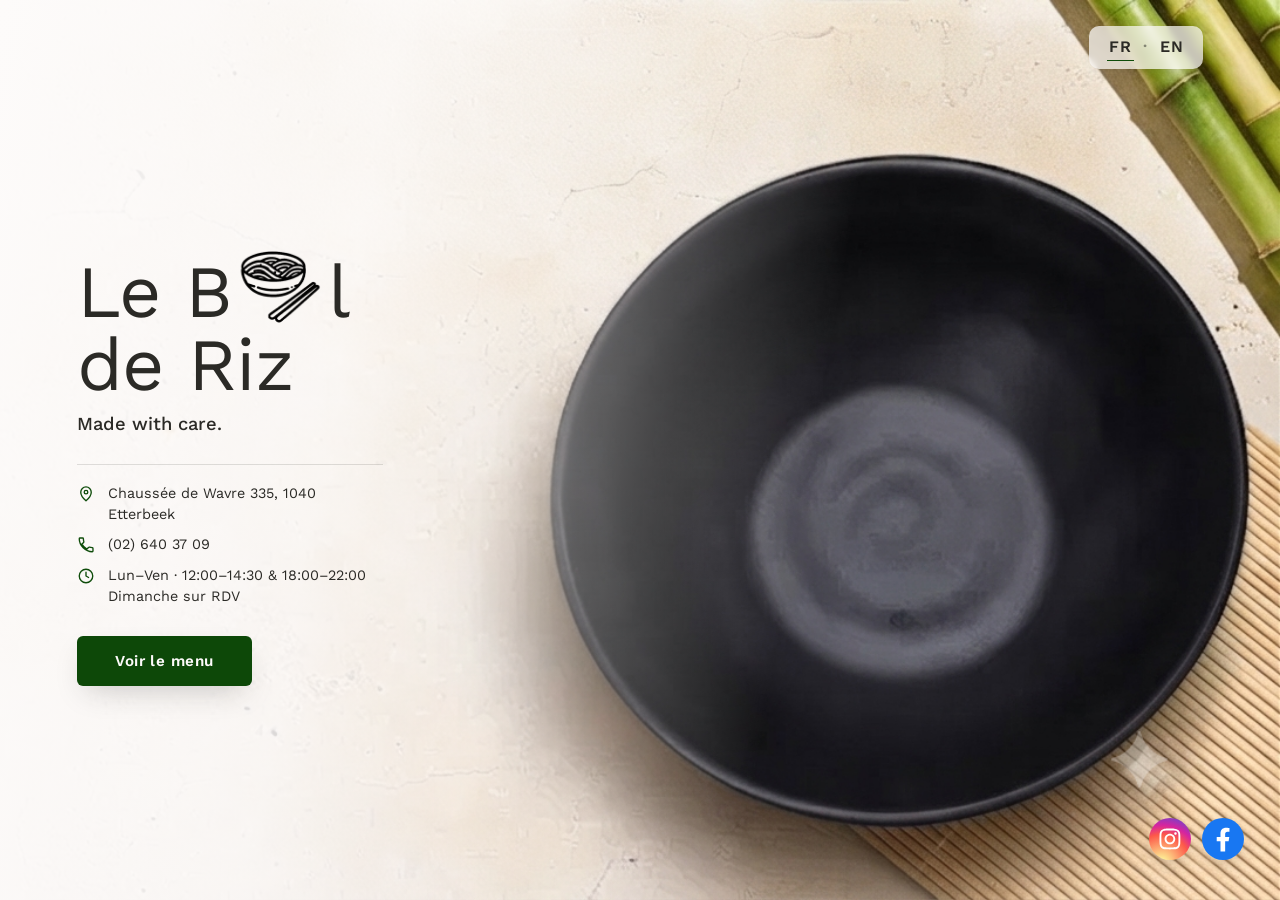
==== index.html @ 1577a44d "Vertaalfunctie en logo-o groter" ====
<!DOCTYPE html>
<html lang="fr">
<head>
<meta charset="UTF-8">
<meta name="viewport" content="width=device-width, initial-scale=1.0, maximum-scale=1.0, user-scalable=no">
<title>Le Bol de Riz — Cuisine vietnamienne &amp; chinoise, Bruxelles</title>
<link rel="preconnect" href="https://fonts.googleapis.com">
<link rel="preconnect" href="https://fonts.gstatic.com" crossorigin>
<link href="https://fonts.googleapis.com/css2?family=Fraunces:opsz,wght@9..144,300;9..144,500;9..144,600&family=Work+Sans:wght@300;400;500;600;700&display=swap" rel="stylesheet">
<style>
  :root{
    --cream: #FDFBFA;
    --cream-soft: rgba(253,251,250,0.86);
    --charcoal: #2B2A26;
    --bamboo: #156b0e;
    --bamboo-deep: #0e4c0a;
    --line: rgba(43,42,38,0.14);
  }

  *{ margin:0; padding:0; box-sizing:border-box; }

  html, body{
    height:100%;
    overflow:hidden;
    background:var(--cream);
    font-family:'Work Sans', sans-serif;
    color:var(--charcoal);
    -webkit-text-size-adjust: 100%;
    text-size-adjust: 100%;
  }

  body{
    position:relative;
    height:100vh;
    height:100dvh;
    width:100vw;
  }

  /* ---------- BACKGROUND VIDEO ---------- */
  .hero-video{
    position:fixed;
    inset:0;
    width:100%;
    height:100%;
    object-fit:cover;
    object-position: right center;
    z-index:0;
  }

  @media (prefers-reduced-motion: reduce){
    .hero-video{ display:none; }
    .hero-video-fallback{ display:block; }
  }

  .hero-video-fallback{
    display:none;
    position:fixed;
    inset:0;
    width:100%;
    height:100%;
    object-fit:cover;
    object-position: right center;
    z-index:0;
  }

  .hero-scrim{
    position:fixed;
    inset:0;
    background: linear-gradient(
      100deg,
      var(--cream) 0%,
      var(--cream-soft) 28%,
      rgba(253,251,250,0.35) 46%,
      rgba(253,251,250,0) 62%
    );
    z-index:1;
  }

  /* ---------- REPLAY-KNOP — enkel zichtbaar nadat de video is
       uitgespeeld. Linksboven, subtiel, zelfde stijl als de
       andere ronde knopjes op de site. ---------- */
  .replay-btn{
    position:fixed;
    top: 50%;
    left: 78%;
    right: auto;
    transform: translate(-50%, -50%);
    z-index:3;
    width:42px;
    height:42px;
    border-radius:50%;
    display:none;
    align-items:center;
    justify-content:center;
    background: rgba(253,251,250,0.18);
    color: var(--bamboo-deep);
    box-shadow: 0 4px 12px -6px rgba(43,42,38,0.25);
    cursor:pointer;
    border:none;
    padding:0;
    transition: box-shadow .25s ease, background .25s ease;
  }

  .replay-btn:hover{
    background: rgba(253,251,250,0.55);
    box-shadow: 0 8px 18px -6px rgba(43,42,38,0.35);
  }

  .replay-btn svg{
    width:20px;
    height:20px;
    display:block;
    margin:0 auto;
  }

  /* ---------- SITE HEADER: taalwissel op een compact, beige
       zwevend rechthoekje, los van de schermrand, halfdoorschijnend
       beige. ---------- */
  .site-header{
    position:fixed;
    top: 1.6rem;
    right: 6vw;
    z-index:3;
    background: rgba(253,251,250,0.72);
    padding: 0.45rem 1.1rem 0.5rem;
    border-radius: 10px;
    box-shadow: 0 6px 14px -8px rgba(43,42,38,0.3);
    backdrop-filter: blur(3px);
  }

  .lang-switch{
    display:flex;
    align-items:center;
    gap:0.6rem;
    font-family:'Work Sans', sans-serif;
    font-size:1rem;
    letter-spacing:0.06em;
    font-weight:600;
    color: var(--charcoal);
  }

  .lang-switch button{
    background:none;
    border:none;
    padding:4px 2px;
    cursor:pointer;
    font: inherit;
    letter-spacing: inherit;
    color: inherit;
    border-bottom: 1px solid transparent;
    transition: color .2s ease, border-color .2s ease;
  }

  .lang-switch button.active{
    color: var(--charcoal);
    border-bottom-color: var(--bamboo-deep);
  }

  .lang-switch button:hover{ color: var(--charcoal); }

  .lang-switch .sep{ opacity:0.5; }

  /* ---------- CONTENT ---------- */
  .hero-content{
    position:relative;
    z-index:2;
    height:100%;
    display:flex;
    flex-direction:column;
    justify-content:center;
    gap: 1.25rem;
    max-width: 46ch;
    padding: 2.9rem 6vw;
  }

  .logo-o{
    display:inline-block;
    width: 1.9em;
    height: 1.9em;
    object-fit:contain;
    vertical-align: -0.5em;
    margin: 0 -0.3em;
  }

  /* Titel — nu in dezelfde sans-serif stijl als het FB/IG-profiel
     (Avenir-achtig), volledig zwart, geen aparte kleur/cursief meer
     voor "de Riz". */
  h1{
    font-family:'Work Sans', sans-serif;
    font-weight:400;
    font-size: clamp(2.6rem, 7vw, 4.6rem);
    line-height:0.3;
    letter-spacing:-0.01em;
    color: var(--charcoal);
  }

  h1 em{
    font-style:normal;
    font-weight:400;
    color: var(--charcoal);
  }

  .tagline{
    font-size: 1.15rem;
    line-height:1.5;
    color: var(--charcoal);
    font-weight:500;
    max-width: 34ch;
    margin-top: 0.9rem;
  }

  /* ---------- INFO BLOCK — iconen i.p.v. tekstlabels ---------- */
  .info-list{
    display:flex;
    flex-direction:column;
    gap:0.6rem;
    margin-top: 0.4rem;
    padding-top: 1.1rem;
    border-top: 1px solid var(--line);
  }

  .info-row{
    display:flex;
    align-items:flex-start;
    gap:0.85rem;
    font-size:0.9rem;
    color: var(--charcoal);
    font-weight:400;
    line-height:1.45;
  }

  .info-row svg{
    width:18px;
    height:18px;
    flex-shrink:0;
    margin-top:2px;
    stroke: var(--bamboo-deep);
    fill:none;
    stroke-width:1.8;
    stroke-linecap:round;
    stroke-linejoin:round;
  }

  .tel-link{
    color: inherit;
    text-decoration: none;
  }

  .sheet-handle{
    display:none;
  }

  /* ---------- CTA (rechthoekig, donkergroen) ---------- */
  .cta{
    align-self:flex-start;
    margin-top: 0.6rem;
    display:inline-flex;
    align-items:center;
    padding: 1rem 2.4rem;
    background: #0d4808;
    color: var(--cream);
    text-decoration:none;
    border:none;
    border-radius: 6px;
    font-family:'Work Sans', sans-serif;
    font-size:0.95rem;
    font-weight:600;
    letter-spacing:0.03em;
    cursor:pointer;
    box-shadow: 0 12px 30px -10px rgba(43,42,38,0.25);
    transition: transform .25s ease, box-shadow .25s ease, background .25s ease;
  }

  .cta:hover{
    transform: translateY(-2px);
    background: #082e05;
    box-shadow: 0 16px 34px -10px rgba(43,42,38,0.35);
  }

  /* ---------- SOCIAL LINKS — echte merkkleuren, rechtsonder ---------- */
  .social-links{
    position:fixed;
    right: 2.8vw;
    bottom: 2.5rem;
    z-index:3;
    display:flex;
    align-items:center;
    gap:0.7rem;
  }

  .social-links a{
    width:42px;
    height:42px;
    display:flex;
    align-items:center;
    justify-content:center;
    border-radius:50%;
    box-shadow: 0 8px 20px -8px rgba(43,42,38,0.35);
    transition: transform .25s ease, box-shadow .25s ease;
  }

  .social-links a:hover{
    transform: translateY(-3px) scale(1.05);
    box-shadow: 0 12px 24px -8px rgba(43,42,38,0.45);
  }

  .social-links svg{
    width:100%;
    height:100%;
    display:block;
  }

  @media (max-height: 620px){
    .social-links{ bottom: 0.7rem; }
    .social-links a{ width:36px; height:36px; }
  }

  @media (max-width: 760px){
    /* Op mobiel: taalwissel rechtsboven, social-icons er net onder
       (zelfde kant, gestapeld i.p.v. tegenover elkaar). */
    .social-links{ top: 3.3rem; right: 6vw; bottom: auto; }
  }

  /* ---------- RESPONSIVE (MOBIEL) ---------- */
  @media (max-width: 760px){

    /* Geen witte waas meer over de video — die blijft volledig
       helder zichtbaar. Enkel de kaart zelf (hieronder) heeft nog
       een eigen, opake achtergrond. */
    .hero-scrim{
      background: transparent;
    }

    /* Rechthoekje rond de taalwissel: compacter/dunner en hoger
       geplaatst dan voorheen, zodat het niet meer interfereert met
       de social-iconen eronder. */
    .site-header{
      top: 0.7rem;
      right: 6vw;
      background: rgba(253,251,250,0.72);
      padding: 0.22rem 0.7rem 0.25rem;
      border-radius: 8px;
      box-shadow: 0 4px 10px -6px rgba(43,42,38,0.25);
      backdrop-filter: blur(3px);
    }
    .lang-switch{ color: var(--charcoal); }
    .lang-switch button.active{ color: var(--charcoal); border-bottom-color: var(--bamboo-deep); }
    .lang-switch button:hover{ color: var(--charcoal); }

    .replay-btn{ top: 1.2rem; left: 6vw; right: auto; transform: none; }
    .replay-btn:hover{ transform: translateY(-3px); }

    .hero-content{
      position:absolute;
      left:0;
      right:0;
      bottom:0;
      height:auto;
      max-height: 80vh;
      overflow-y: auto;
      justify-content:flex-start;
      gap: 0.9rem;
      padding: 0.7rem 7vw 2.2rem;
      max-width: 100%;
      background: var(--cream);
      border-radius: 22px 22px 0 0;
      box-shadow: 0 -12px 30px -10px rgba(43,42,38,0.18);
      transition: transform 0.3s ease;
      will-change: transform;
      /* Nodig zodat slepen vanaf de volledige kaart soepel werkt,
         zonder dat de browser het interpreteert als pagina-scroll. */
      touch-action: none;
    }

    .sheet-handle{
      display:block;
      width: 40px;
      height: 4px;
      border-radius: 999px;
      background: rgba(43,42,38,0.28);
      margin: 0 auto 0.9rem;
      touch-action: none;
      cursor: grab;
    }

    /* Titel op één horizontale regel i.p.v. twee gestapelde regels */
    h1{
      font-size: clamp(1.7rem, 7.5vw, 2.3rem);
      line-height:1;
      font-weight:500;
    }

    .title-break{ display:none; }

    h1 em{ margin-left: 0.2em; font-weight:500; }

    .tagline{ font-size: 1.05rem; margin-top: 0.6rem; }

    /* Info-tekst groter voor betere leesbaarheid (er is nu meer
       ruimte doordat de titel maar 1 regel meer inneemt) */
    .info-list{ gap: 0.65rem; padding-top: 0.9rem; }

    .info-row{ font-size: 1rem; }

    .info-row svg{ width:20px; height:20px; }

    .cta{
      padding: 0.9rem 2rem;
      margin-top: 0.3rem;
    }
  }

  @media (max-height: 620px) and (min-width: 761px){
    .site-header{ top: 1rem; }
    .replay-btn{ top: 1rem; }
    .hero-content{ gap: 0.9rem; padding: 1.9rem 6vw; }
    h1{ font-size: clamp(1.9rem, 8vw, 2.6rem); }
    .info-list{ padding-top:0.7rem; }
    .cta{ padding: 0.85rem 2rem; }
  }
</style>
</head>
<body>

  <video class="hero-video" autoplay muted playsinline poster="assets/lege-kom.png" id="heroVideo" src="assets/pho-hero.mp4?v=3">
  </video>
  <img class="hero-video-fallback" src="assets/kruiden.png" alt="Phở soep met verse kruiden">

  <div class="hero-scrim"></div>

  <button type="button" id="replayBtn" class="replay-btn" aria-label="Rejouer la vidéo">
    <svg viewBox="0 0 24 24" fill="none" stroke="currentColor" stroke-width="2" stroke-linecap="round" stroke-linejoin="round">
      <path d="M1 4v6h6"/>
      <path d="M3.51 15a9 9 0 1 0 2.13-9.36L1 10"/>
    </svg>
  </button>

  <header class="site-header">
    <nav class="lang-switch" aria-label="Taalkeuze">
      <button type="button" data-lang="fr" class="active">FR</button>
      <span class="sep">·</span>
      <button type="button" data-lang="en">EN</button>
    </nav>
</header>

  <div class="hero-content" id="heroContent">
    <div class="sheet-handle" id="sheetHandle" aria-hidden="true"></div>
    <h1>Le B<img class="logo-o" src="assets/logo.png" alt="o">l<br class="title-break"><em>de Riz</em></h1>

    <p class="tagline" data-i18n="tagline">Made with care.</p>

    <div class="info-list">
      <div class="info-row">
        <svg viewBox="0 0 24 24" aria-hidden="true">
          <path d="M12 21s-7-6.1-7-11.5A7 7 0 0 1 19 9.5C19 14.9 12 21 12 21z"/>
          <circle cx="12" cy="9.5" r="2.4"/>
        </svg>
        <span>Chaussée de Wavre 335, 1040 Etterbeek</span>
      </div>
      <div class="info-row">
        <svg viewBox="0 0 24 24" aria-hidden="true">
          <path d="M6.6 10.8c1.4 2.8 3.8 5.2 6.6 6.6l2.2-2.2c.3-.3.7-.4 1.1-.3 1.2.4 2.5.6 3.8.6.6 0 1 .4 1 1V20c0 .6-.4 1-1 1C11.3 21 3 12.7 3 3.7c0-.6.4-1 1-1h3.5c.6 0 1 .4 1 1 0 1.3.2 2.6.6 3.8.1.4 0 .8-.3 1.1L6.6 10.8z"/>
        </svg>
        <span><a href="tel:+3226403709" class="tel-link">(02) 640 37 09</a></span>
      </div>
      <div class="info-row">
        <svg viewBox="0 0 24 24" aria-hidden="true">
          <circle cx="12" cy="12" r="9"/>
          <path d="M12 7v5l3.5 2"/>
        </svg>
        <span data-i18n="hoursValue">Lun–Ven · 12:00–14:30 &amp; 18:00–22:00<br>Dimanche sur RDV</span>
      </div>
    </div>

    <a href="menu.html" class="cta" data-i18n="cta">Voir le menu</a>
  </div>

  <!-- ---------- SOCIAL LINKS ----------
       Facebook-URL is gevonden via zoekopdracht (adres komt overeen) maar heeft weinig
       activiteit — controleer dit zeker en vervang zo nodig door de juiste, exacte URL. -->
  <div class="social-links">
    <a href="https://www.instagram.com/lebolderiz.bxl" target="_blank" rel="noopener noreferrer" aria-label="Volg Le Bol de Riz op Instagram">
      <svg viewBox="0 0 60 60" xmlns="http://www.w3.org/2000/svg" aria-hidden="true">
        <defs>
          <radialGradient id="igGradient" cx="30%" cy="107%" r="150%">
            <stop offset="0%" stop-color="#fdf497"/>
            <stop offset="5%" stop-color="#fdf497"/>
            <stop offset="45%" stop-color="#fd5949"/>
            <stop offset="60%" stop-color="#d6249f"/>
            <stop offset="90%" stop-color="#285AEB"/>
          </radialGradient>
        </defs>
        <circle cx="30" cy="30" r="30" fill="url(#igGradient)"/>
        <g transform="translate(15,13) scale(0.0664)">
          <path fill="#fff" d="M224.1 141c-63.6 0-114.9 51.3-114.9 114.9s51.3 114.9 114.9 114.9S339 319.5 339 255.9 287.7 141 224.1 141zm0 189.6c-41.1 0-74.7-33.5-74.7-74.7s33.5-74.7 74.7-74.7 74.7 33.5 74.7 74.7-33.6 74.7-74.7 74.7zm146.4-194.3c0 14.9-12 26.8-26.8 26.8-14.9 0-26.8-12-26.8-26.8s12-26.8 26.8-26.8 26.8 12 26.8 26.8zm76.1 27.2c-1.7-35.9-9.9-67.7-36.2-93.9-26.2-26.2-58-34.4-93.9-36.2-37-2.1-147.9-2.1-184.9 0-35.8 1.7-67.6 9.9-93.9 36.1s-34.4 58-36.2 93.9c-2.1 37-2.1 147.9 0 184.9 1.7 35.9 9.9 67.7 36.2 93.9s58 34.4 93.9 36.2c37 2.1 147.9 2.1 184.9 0 35.9-1.7 67.7-9.9 93.9-36.2 26.2-26.2 34.4-58 36.2-93.9 2.1-37 2.1-147.8 0-184.8zM398.8 388c-7.8 19.6-22.9 34.7-42.6 42.6-29.5 11.7-99.5 9-132.1 9s-102.7 2.6-132.1-9c-19.6-7.8-34.7-22.9-42.6-42.6-11.7-29.5-9-99.5-9-132.1s-2.6-102.7 9-132.1c7.8-19.6 22.9-34.7 42.6-42.6 29.5-11.7 99.5-9 132.1-9s102.7-2.6 132.1 9c19.6 7.8 34.7 22.9 42.6 42.6 11.7 29.5 9 99.5 9 132.1s2.7 102.7-9 132.1z"/>
        </g>
      </svg>
    </a>
    <a href="https://www.facebook.com/people/Le-bol-de-riz_Bruxelles/100075922964769/ " target="_blank" rel="noopener noreferrer" aria-label="Volg Le Bol de Riz op Facebook">
      <svg viewBox="0 0 60 60" xmlns="http://www.w3.org/2000/svg" aria-hidden="true">
        <circle cx="30" cy="30" r="30" fill="#1877F2"/>
        <g transform="translate(19.5,14) scale(0.0664)">
          <path fill="#fff" d="M279.14 288l14.22-92.66h-88.91v-60.13c0-25.35 12.42-50.06 52.24-50.06h40.42V6.26S260.43 0 225.36 0c-73.22 0-121.08 44.38-121.08 124.72v70.62H22.89V288h81.39v224h100.17V288z"/>
        </g>
      </svg>
    </a>
  </div>

  <script>
    const translations = {
      fr: {
        tagline: "Made with care.",
        hoursValue: "Lun–Ven · 12:00–14:30 &amp; 18:00–22:00<br>Dimanche sur RDV",
        cta: "Voir le menu"
      },
      en: {
        tagline: "Made with care.",
        hoursValue: "Mon–Fri · 12:00–14:30 &amp; 18:00–22:00<br>Sunday by appointment",
        cta: "View Menu"
      }
    };

    function applyLanguage(lang) {
      const dict = translations[lang];
      if (!dict) return;

      document.querySelectorAll('[data-i18n]').forEach((el) => {
        const key = el.getAttribute('data-i18n');
        if (dict[key] !== undefined) {
          el.innerHTML = dict[key];
        }
      });

      document.documentElement.lang = lang;

      document.querySelectorAll('.lang-switch button').forEach((btn) => {
        btn.classList.toggle('active', btn.dataset.lang === lang);
      });

      localStorage.setItem('lbdz-lang', lang);
    }

    document.querySelectorAll('.lang-switch button').forEach((btn) => {
      btn.addEventListener('click', () => applyLanguage(btn.dataset.lang));
    });

    const savedLang = localStorage.getItem('lbdz-lang');
    if (savedLang && translations[savedLang]) {
      applyLanguage(savedLang);
    }

    // ============================================================
    // REPLAY-KNOP — verschijnt enkel nadat de video is uitgespeeld
    // (geen 'loop', dus stopt vanzelf). Klik → herstart de video en
    // verbergt de knop weer tot de volgende keer dat hij eindigt.
    // ============================================================
    (function () {
      const heroVideo = document.getElementById('heroVideo');
      const replayBtn = document.getElementById('replayBtn');
      if (!heroVideo || !replayBtn) return;

      heroVideo.addEventListener('ended', () => {
        replayBtn.style.display = 'flex';
      });

      replayBtn.addEventListener('click', () => {
        replayBtn.style.display = 'none';
        heroVideo.currentTime = 0;
        heroVideo.play();
      });
    })();

    // ============================================================
    // SWIPEABLE KAART (enkel mobiel) — VRIJ sleepbaar vanaf de
    // VOLLEDIGE kaart (niet enkel het dunne handvatje bovenaan).
    // Tikken/slepen op een link of knop (telefoonnummer, "Voir le
    // menu") wordt genegeerd door de sleep-logica, zodat die gewoon
    // normaal blijven werken. De kaart volgt exact je vinger, en
    // blijft precies staan waar je loslaat (geen snap-gedrag).
    // Grenzen: kan nooit volledig verdwijnen (blijft altijd een
    // stukje zichtbaar onderaan) en kan nooit het hele scherm tot
    // bovenaan innemen (blijft altijd ruimte voor de video vrij).
    // ============================================================
    (function () {
      const sheet = document.getElementById('heroContent');
      const handle = document.getElementById('sheetHandle');
      if (!sheet || !handle) return;

      function isMobile() {
        return window.matchMedia('(max-width: 760px)').matches;
      }

      let dragging = false;
      let startY = 0;
      let startOffset = 0;
      let offset = 0;       // huidige positie: 0 = volledig open, maxOffset = maximaal ingeklapt
      let maxOffset = 0;
      const peek = 110;     // px die altijd zichtbaar blijven, zelfs volledig "dicht" geschoven

      function computeMaxOffset() {
        maxOffset = Math.max(sheet.offsetHeight - peek, 0);
      }

      function applyOffset(animate) {
        sheet.style.transition = animate ? 'transform 0.3s ease' : 'none';
        sheet.style.transform = `translateY(${offset}px)`;
      }

      function onStart(e) {
        if (!isMobile()) return;
        // Als het aftikpunt op een link/knop zit (telefoonnummer,
        // "Voir le menu"), laat dat gewoon normaal werken — start
        // dan geen sleepbeweging.
        if (e.target.closest('a, button')) return;
        dragging = true;
        computeMaxOffset();
        startY = e.touches ? e.touches[0].clientY : e.clientY;
        startOffset = offset;
        sheet.style.transition = 'none';
      }

      function onMove(e) {
        if (!dragging) return;
        const currentY = e.touches ? e.touches[0].clientY : e.clientY;
        const delta = currentY - startY;
        offset = Math.min(Math.max(startOffset + delta, 0), maxOffset);
        applyOffset(false);
      }

      function onEnd() {
        if (!dragging) return;
        dragging = false;
        applyOffset(true);
      }

      // Slepen kan vanaf de volledige kaart, niet enkel het handvatje.
      sheet.addEventListener('touchstart', onStart, { passive: true });
      sheet.addEventListener('touchmove', onMove, { passive: true });
      sheet.addEventListener('touchend', onEnd);
      sheet.addEventListener('mousedown', onStart);
      window.addEventListener('mousemove', onMove);
      window.addEventListener('mouseup', onEnd);

      window.addEventListener('resize', () => {
        if (!isMobile()) return;
        computeMaxOffset();
        offset = Math.min(offset, maxOffset);
        applyOffset(false);
      });
    })();
  </script>

</body>
</html>
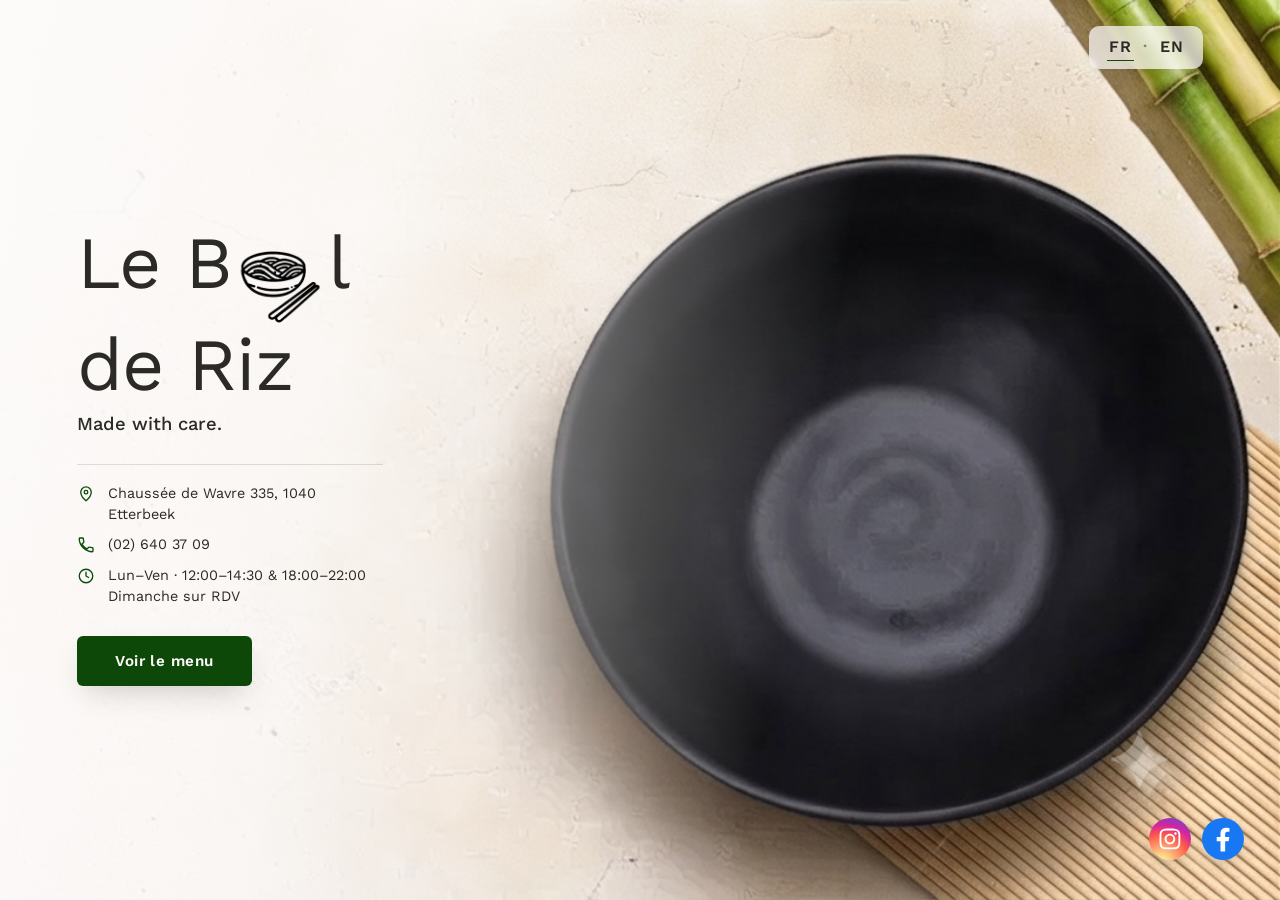
==== commit 21dd0fc8: "logo verplaatsing" ====
--- a/index.html
+++ b/index.html
@@ -178,7 +178,7 @@
     width: 1.9em;
     height: 1.9em;
     object-fit:contain;
-    vertical-align: -0.5em;
+    vertical-align: -0.9em;
     margin: 0 -0.3em;
   }
 
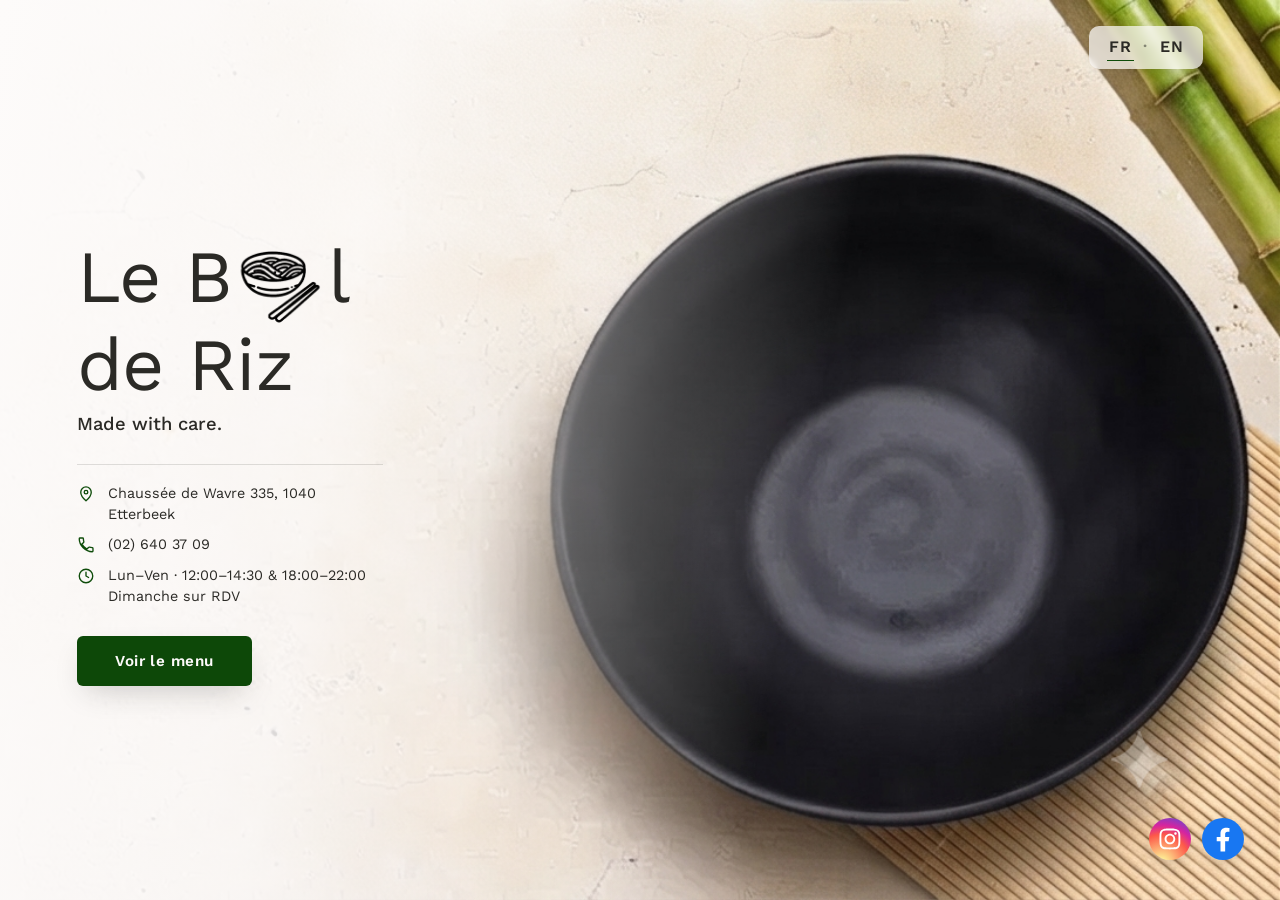
==== commit 5ccb5226: "logo verlaging" ====
--- a/index.html
+++ b/index.html
@@ -178,7 +178,7 @@
     width: 1.9em;
     height: 1.9em;
     object-fit:contain;
-    vertical-align: -0.9em;
+    vertical-align: -0.7em;
     margin: 0 -0.3em;
   }
 
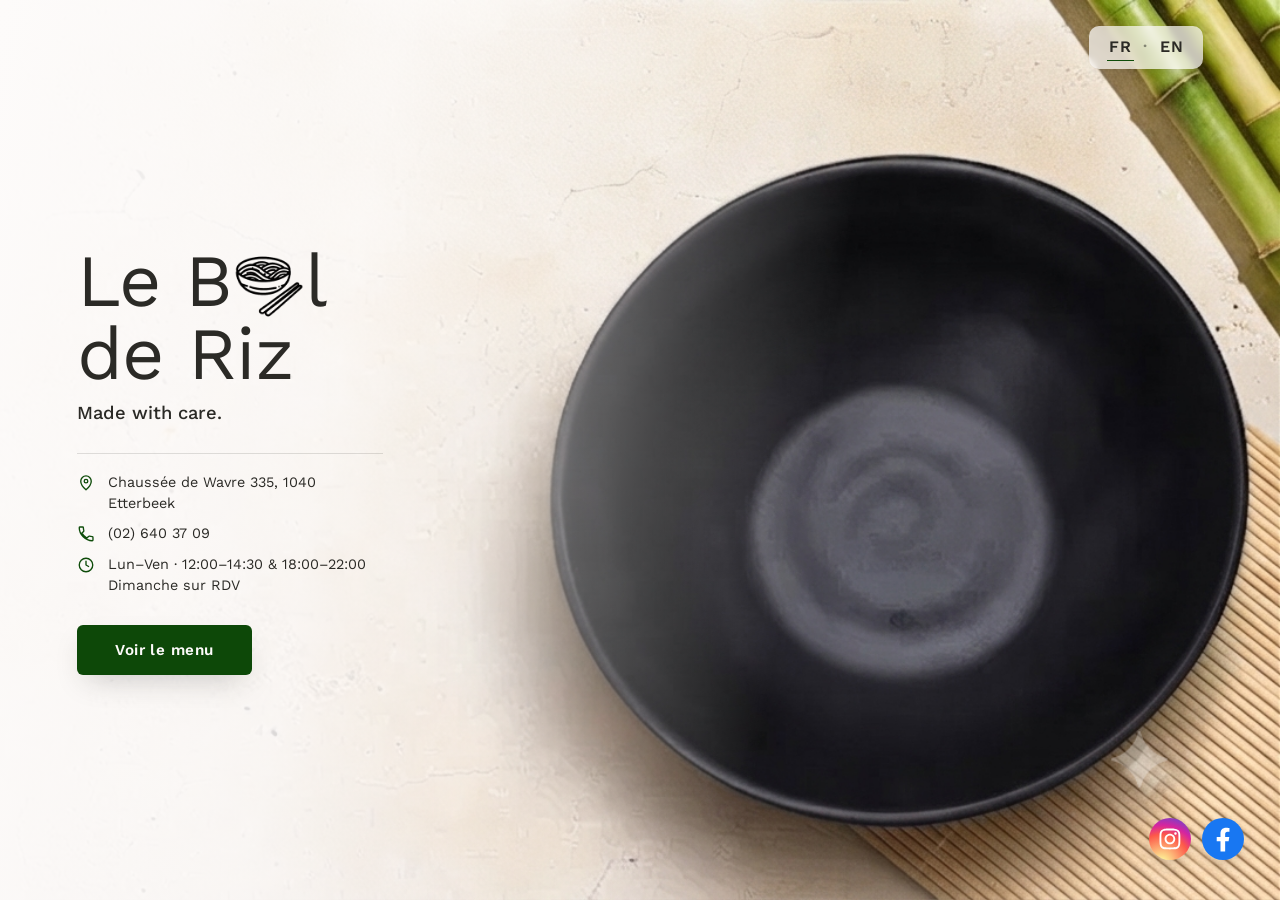
==== commit f475276d: "Slogan verplaatst en menu aangepast" ====
--- a/index.html
+++ b/index.html
@@ -175,10 +175,10 @@
 
   .logo-o{
     display:inline-block;
-    width: 1.9em;
-    height: 1.9em;
+    width: 1.6em;
+    height: 1.6em;
     object-fit:contain;
-    vertical-align: -0.7em;
+    vertical-align: -0.5em;
     margin: 0 -0.3em;
   }
 
@@ -394,11 +394,11 @@
 
     h1 em{ margin-left: 0.2em; font-weight:500; }
 
-    .tagline{ font-size: 1.05rem; margin-top: 0.6rem; }
+    .tagline{ font-size: 1.05rem; margin-top: 0.25rem; }
 
     /* Info-tekst groter voor betere leesbaarheid (er is nu meer
        ruimte doordat de titel maar 1 regel meer inneemt) */
-    .info-list{ gap: 0.65rem; padding-top: 0.9rem; }
+    .info-list{ gap: 0.65rem; padding-top: 0.9rem; margin-top: 0.15rem; }
 
     .info-row{ font-size: 1rem; }
 
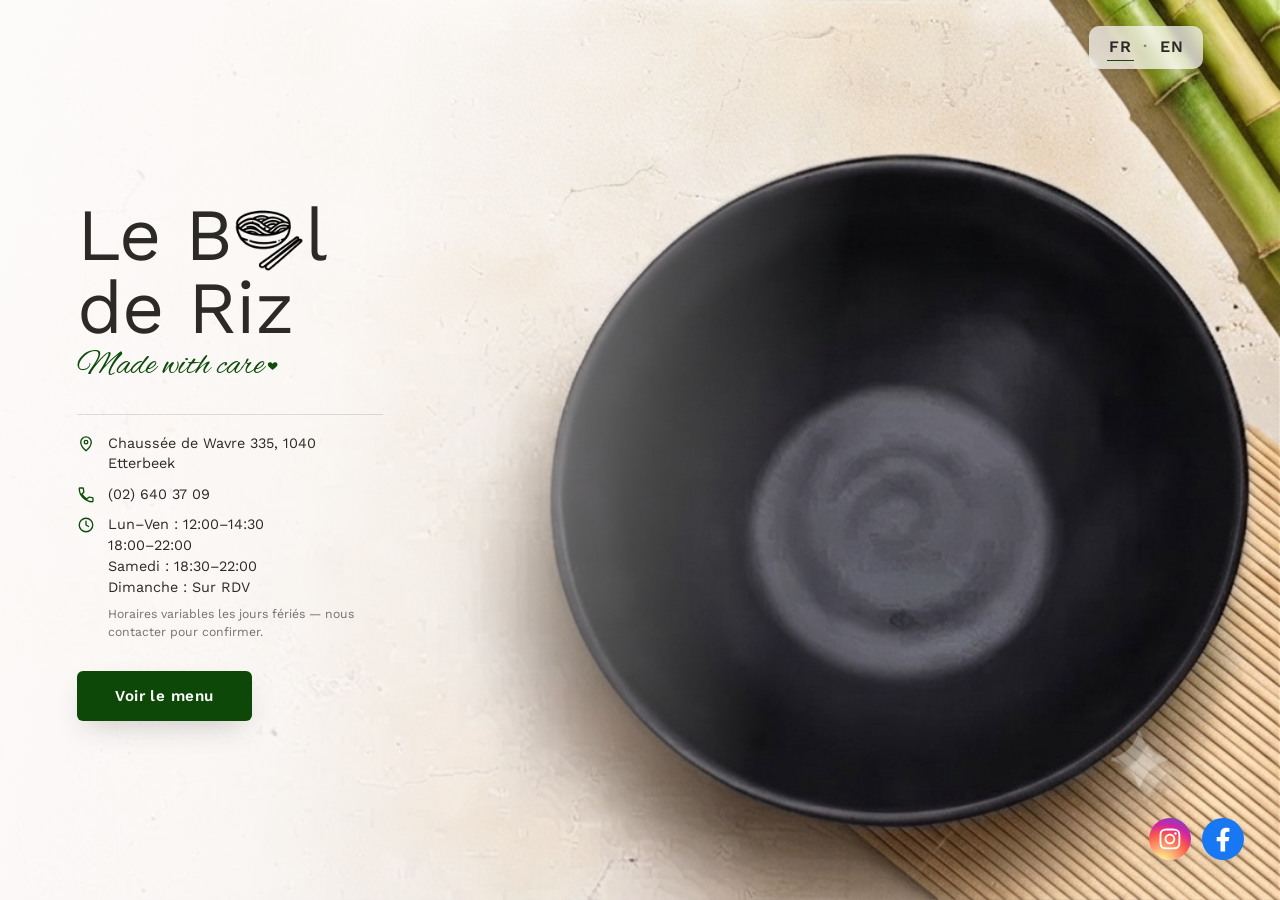
==== commit 833d02ae: "Menu update" ====
--- a/index.html
+++ b/index.html
@@ -1,12 +1,13 @@
 <!DOCTYPE html>
-<html lang="fr">
+<html lang="fr" translate="no">
 <head>
 <meta charset="UTF-8">
 <meta name="viewport" content="width=device-width, initial-scale=1.0, maximum-scale=1.0, user-scalable=no">
 <title>Le Bol de Riz — Cuisine vietnamienne &amp; chinoise, Bruxelles</title>
+<meta name="google" content="notranslate">
 <link rel="preconnect" href="https://fonts.googleapis.com">
 <link rel="preconnect" href="https://fonts.gstatic.com" crossorigin>
-<link href="https://fonts.googleapis.com/css2?family=Fraunces:opsz,wght@9..144,300;9..144,500;9..144,600&family=Work+Sans:wght@300;400;500;600;700&display=swap" rel="stylesheet">
+<link href="https://fonts.googleapis.com/css2?family=Alex+Brush&family=Fraunces:opsz,wght@9..144,300;9..144,500;9..144,600&family=Work+Sans:wght@300;400;500;600;700&display=swap" rel="stylesheet">
 <style>
   :root{
     --cream: #FDFBFA;
@@ -201,12 +202,30 @@
   }
 
   .tagline{
-    font-size: 1.15rem;
-    line-height:1.5;
+    font-family: 'Alex Brush', cursive;
+    font-weight: 400;
+    font-size: 2.2rem;
+    line-height:1.2;
+    color: var(--bamboo-deep);
+    max-width: 34ch;
+    margin-top: 0.4rem;
+  }
+
+  .heart-dot{
+    display:inline-block;
+    width:0.32em;
+    height:0.32em;
+    margin-left:0.08em;
+    vertical-align:0.05em;
+    fill: currentColor;
+  }
+
+  .hours-note{
+    display:block;
+    margin-top:0.5rem;
+    font-size:0.85em;
     color: var(--charcoal);
-    font-weight:500;
-    max-width: 34ch;
-    margin-top: 0.9rem;
+    opacity:0.65;
   }
 
   /* ---------- INFO BLOCK — iconen i.p.v. tekstlabels ---------- */
@@ -394,11 +413,11 @@
 
     h1 em{ margin-left: 0.2em; font-weight:500; }
 
-    .tagline{ font-size: 1.05rem; margin-top: 0.25rem; }
+    .tagline{ font-size: 2.5rem; margin-top: 0.1rem; }
 
     /* Info-tekst groter voor betere leesbaarheid (er is nu meer
        ruimte doordat de titel maar 1 regel meer inneemt) */
-    .info-list{ gap: 0.65rem; padding-top: 0.9rem; margin-top: 0.15rem; }
+    .info-list{ gap: 0.65rem; padding-top: 0.9rem; }
 
     .info-row{ font-size: 1rem; }
 
@@ -447,7 +466,7 @@
     <div class="sheet-handle" id="sheetHandle" aria-hidden="true"></div>
     <h1>Le B<img class="logo-o" src="assets/logo.png" alt="o">l<br class="title-break"><em>de Riz</em></h1>
 
-    <p class="tagline" data-i18n="tagline">Made with care.</p>
+    <p class="tagline" data-i18n="tagline">Made with care<svg class="heart-dot" viewBox="0 0 24 24"><path d="M12 21s-7-4.35-9.5-8.5C.5 8.5 3 5 6.5 5c2 0 3.5 1 5.5 3 2-2 3.5-3 5.5-3 3.5 0 6 3.5 4 7.5C19 16.65 12 21 12 21z"/></svg></p>
 
     <div class="info-list">
       <div class="info-row">
@@ -468,7 +487,10 @@
           <circle cx="12" cy="12" r="9"/>
           <path d="M12 7v5l3.5 2"/>
         </svg>
-        <span data-i18n="hoursValue">Lun–Ven · 12:00–14:30 &amp; 18:00–22:00<br>Dimanche sur RDV</span>
+        <span>
+          <span data-i18n="hoursValue">Lun–Ven : 12:00–14:30<br>18:00–22:00<br>Samedi : 18:30–22:00<br>Dimanche : Sur RDV</span>
+          <span class="hours-note" data-i18n="hoursNote">Horaires variables les jours fériés — nous contacter pour confirmer.</span>
+        </span>
       </div>
     </div>
 
@@ -509,13 +531,15 @@
   <script>
     const translations = {
       fr: {
-        tagline: "Made with care.",
-        hoursValue: "Lun–Ven · 12:00–14:30 &amp; 18:00–22:00<br>Dimanche sur RDV",
+        tagline: "Made with care<svg class=\"heart-dot\" viewBox=\"0 0 24 24\"><path d=\"M12 21s-7-4.35-9.5-8.5C.5 8.5 3 5 6.5 5c2 0 3.5 1 5.5 3 2-2 3.5-3 5.5-3 3.5 0 6 3.5 4 7.5C19 16.65 12 21 12 21z\"/></svg>",
+        hoursValue: "Lun–Ven : 12:00–14:30<br>18:00–22:00<br>Samedi : 18:30–22:00<br>Dimanche : Sur RDV",
+        hoursNote: "Horaires variables les jours fériés — nous contacter pour confirmer.",
         cta: "Voir le menu"
       },
       en: {
-        tagline: "Made with care.",
-        hoursValue: "Mon–Fri · 12:00–14:30 &amp; 18:00–22:00<br>Sunday by appointment",
+        tagline: "Made with care<svg class=\"heart-dot\" viewBox=\"0 0 24 24\"><path d=\"M12 21s-7-4.35-9.5-8.5C.5 8.5 3 5 6.5 5c2 0 3.5 1 5.5 3 2-2 3.5-3 5.5-3 3.5 0 6 3.5 4 7.5C19 16.65 12 21 12 21z\"/></svg>",
+        hoursValue: "Mon–Fri: 12:00–14:30<br>18:00–22:00<br>Saturday: 18:30–22:00<br>Sunday: By appointment",
+        hoursNote: "Hours may vary on public holidays — please call to confirm.",
         cta: "View Menu"
       }
     };
@@ -568,6 +592,31 @@
         heroVideo.currentTime = 0;
         heroVideo.play();
       });
+    })();
+
+    // ============================================================
+    // AUTOPLAY-VANGNET — sommige browsers/telefoons blokkeren
+    // autoplay soms toch (bv. batterijbesparing, in-app browsers),
+    // ook al staan autoplay/muted/playsinline correct ingesteld.
+    // Als dat gebeurt, start de video gewoon stil mee zodra iemand
+    // ergens op het scherm tikt — geen zichtbare play-knop nodig.
+    // ============================================================
+    (function () {
+      const heroVideo = document.getElementById('heroVideo');
+      if (!heroVideo) return;
+
+      const playPromise = heroVideo.play();
+      if (playPromise !== undefined) {
+        playPromise.catch(() => {
+          const resumePlay = () => {
+            heroVideo.play();
+            document.removeEventListener('touchstart', resumePlay);
+            document.removeEventListener('click', resumePlay);
+          };
+          document.addEventListener('touchstart', resumePlay, { once: true, passive: true });
+          document.addEventListener('click', resumePlay, { once: true });
+        });
+      }
     })();
 
     // ============================================================
